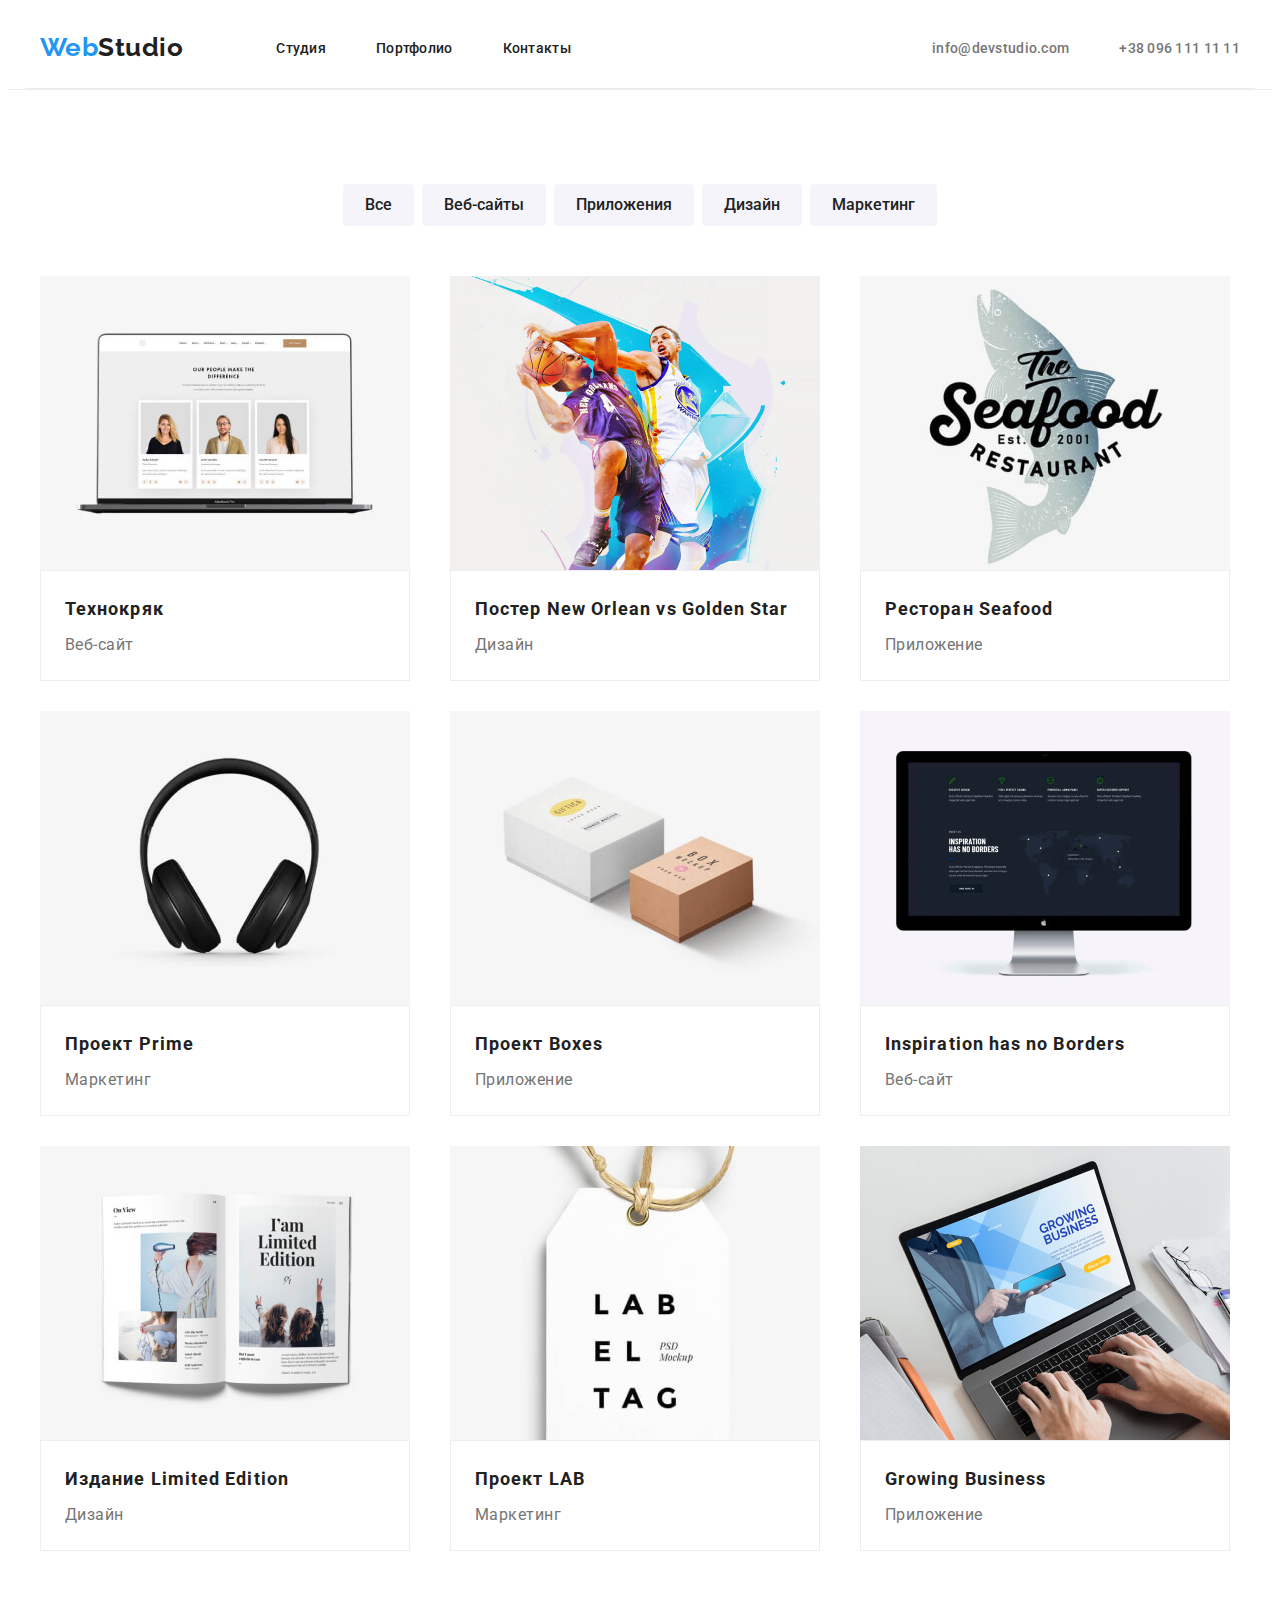
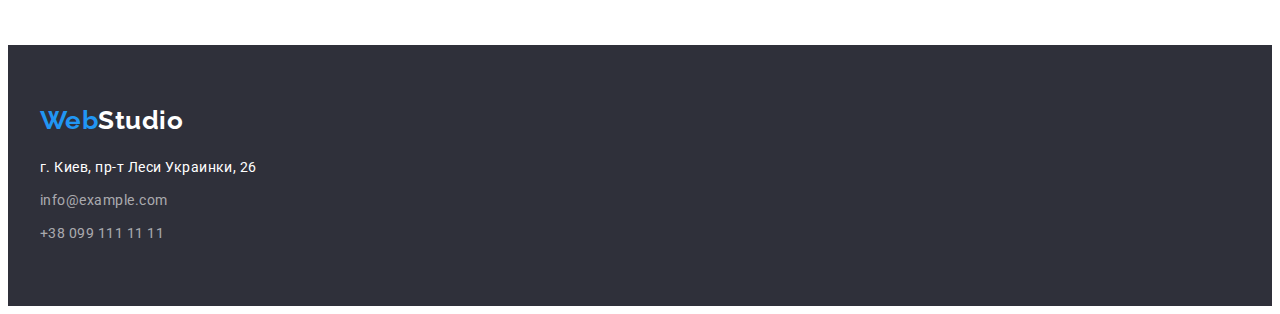
==== portfolio.html @ 4dd1dd42 "Добавляет спрайты" ====
<!DOCTYPE html>
<html lang="ru">

<head>
    <meta charset="UTF-8">
    <meta http-equiv="X-UA-Compatible" content="IE=edge">
    <meta name="viewport" content="width=device-width, initial-scale=1.0">
    <title>Document</title>
    <link
        href="https://fonts.googleapis.com/css2?family=Raleway:wght@700&family=Roboto:wght@400;500;700;900&display=swap"
        rel="stylesheet">
    <link rel="stylesheet" href="https://cdnjs.cloudflare.com/ajax/libs/modern-normalize/1.1.0/modern-normalize.min.css"
        integrity="sha512-wpPYUAdjBVSE4KJnH1VR1HeZfpl1ub8YT/NKx4PuQ5NmX2tKuGu6U/JRp5y+Y8XG2tV+wKQpNHVUX03MfMFn9Q=="
        crossorigin="anonymous" referrerpolicy="no-referrer" />
    <link rel="stylesheet" href="./css/styles.css">

</head>

<body class="page">
    <!-- Шапка -->
    <header class="head">
        <div class="container head">
            <nav class="navigation">
                <a href="./index.html" class="logo"><span class="logo-text">Web</span>Studio</a>
                <ul class="site-nav">
                    <li class="nav-item"><a href="./index.html" class="nav-link">Студия</a></li>
                    <li class="nav-item"><a href="./portfolio.html" class="nav-link">Портфолио</a></li>
                    <li class="nav-item"><a href="" class="nav-link">Контакты</a></li>
                </ul>
            </nav>
            <ul class="contact">
                <li class="item"><a href="mailto:info@devstudio.com" class="contact-link">info@devstudio.com</a></li>
                <li class="item"><a href="tel:380961111111" class="contact-link">+38 096 111 11 11</a></li>
            </ul>
        </div>
    </header>
    <!-- Мейн -->
    <main>
        <!-- Галерея -->
        <section class="section galery">
            <div class="container">
                <h1 class="title-link"> Наши работы</h1>
                <ul class="button-list">
                    <li class="button-paragraph"><button type="button" class="button-item">Все</button></li>
                    <li class="button-paragraph"><button type="button" class="button-item">Веб-сайты</button></li>
                    <li class="button-paragraph"><button type="button" class="button-item">Приложения</button></li>
                    <li class="button-paragraph"><button type="button" class="button-item">Дизайн</button></li>
                    <li class="button-paragraph"><button type="button" class="button-item">Маркетинг</button></li>
                </ul>
                <ul class="galery-list">
                    <li class="galery-paragraph"><a href="" class="galery-link"><img
                                src="./imeges/portfolio/tehkrack.jpg" alt="ноутбук с фотографиями">
                            <div class="galery-border">
                                <h2 class="galery-title">Технокряк</h2>
                                <p class="galery-item">Веб-сайт</p>
                            </div>
                        </a>
                    </li>
                    <li class="galery-paragraph"><a href="" class="galery-link"><img
                                src="./imeges/portfolio/postervs.jpg" alt="играющие баскетболисты">
                            <div class="galery-border">
                                <h2 class="galery-title">Постер New Orlean vs Golden Star</h2>
                                <p class="galery-item">Дизайн</p>
                            </div>
                        </a>
                    </li>
                    <li class="galery-paragraph"><a href="" class="galery-link"><img
                                src="./imeges/portfolio/restaurant.jpg" alt="рыба">
                            <div class="galery-border">
                                <h2 class="galery-title">Ресторан Seafood</h2>
                                <p class="galery-item">Приложение</p>
                            </div>
                        </a>
                    </li>
                    <li class="galery-paragraph"><a href="" class="galery-link"><img
                                src="./imeges/portfolio/project-prime.jpg" alt="наушники">
                            <div class="galery-border">
                                <h2 class="galery-title">Проект Prime</h2>
                                <p class="galery-item">Маркетинг</p>
                            </div>
                        </a>
                    </li>
                    <li class="galery-paragraph"><a href="" class="galery-link"><img
                                src="./imeges/portfolio/project-boxes.jpg" alt="коробки">
                            <div class="galery-border">
                                <h2 class="galery-title">Проект Boxes</h2>
                                <p class="galery-item">Приложение</p>
                            </div>
                        </a>
                    </li>
                    <li class="galery-paragraph"><a href="" class="galery-link"><img src="./imeges/portfolio/border.jpg"
                                alt="карта с кординатами">
                            <div class="galery-border">
                                <h2 class="galery-title">Inspiration has no Borders</h2>
                                <p class="galery-item">Веб-сайт</p>
                            </div>
                        </a>
                    </li>
                    <li class="galery-paragraph"><a href="" class="galery-link"><img
                                src="./imeges/portfolio/edition.jpg" alt="открытая книга">
                            <div class="galery-border">
                                <h2 class="galery-title">Издание Limited Edition</h2>
                                <p class="galery-item">Дизайн</p>
                            </div>
                        </a>
                    </li>
                    <li class="galery-paragraph"><a href="" class="galery-link"><img
                                src="./imeges/portfolio/project-lab.jpg" alt="бирка с описанием">
                            <div class="galery-border">
                                <h2 class="galery-title">Проект LAB</h2>
                                <p class="galery-item">Маркетинг</p>
                            </div>
                        </a>
                    </li>
                    <li class="galery-paragraph"><a href="" class="galery-link"><img
                                src="./imeges/portfolio/bussines.jpg" alt="ноутбук с открытой страницей">
                            <div class="galery-border">
                                <h2 class="galery-title">Growing Business</h2>
                                <p class="galery-item">Приложение</p>
                            </div>
                        </a>
                    </li>
                </ul>
            </div>
        </section>
    </main>
        <!-- Футер -->
        <footer class="footer">
            <div class="container footer-container">
                <a href="./index.html" class="logo-footer"><span class="logo-text">
                        Web</span>Studio
                </a>
                <address>
                    <ul class="address-list">
                        <li><a href="https://bit.ly/3pXMvUd" class="address" target="_blank"
                                rel="noopener noreferrer">г.
                                Киев, пр-т
                                Леси Украинки, 26</a>
                        </li>
                        <li>
                            <a href="mailto:info@example.com" class="contact-footer">info@example.com</a>
                        </li>
                        <li>
                            <a href="tel:+380991111111" class="contact-footer">+38 099 111 11 11</a>
                        </li>
                    </ul>
                </address>
            </div>
        </footer>
    
</body>

</html>
---- css/styles.css ----
:root {
    --body-text-color: #212121;
    --primery-text-color: #757575;
    --main-background-color: #FFFFFF;
    --second-background-color: #F5F4FA;
    --dark-background-color: #2F303A;
    --akcent-text-color: #2196F3;
    --stylistic-color: rgba(255, 255, 255, 0.6);
    --interactive-bg-color: #188CE8;
    --border-line-color: #ECECEC;
    --shadow-box-color: rgba(0, 0, 0, 0.15);
    --border-color: #EEEEEE;
}

/* цвет основного текста черный #212121 */
/* цвет вторичного текста серый  #757575 */
/* цвет фона вторичный #F5F4FA */
/* белый цвет фона #FFFFFF */
/* цвет акцента синий #2196F3 */
/* основгой цвет фона #E5E5E5 */

/* страница */
.page {

    color: var(--main-background-color);
    color: var(--primery-text-color);
    font-family: roboto, sans-serif;
    letter-spacing: 0.03em;
}

/* контейнер */
.container {
    width: 1200px;
    margin-left: auto;
    margin-right: auto;
    padding-left: 15px;
    padding-right: 15px;
}

/* секции */
.section {
    margin-top: 94px;
    margin-bottom: 94px;
}

ul {
    padding-inline-start: 0;
}
img{
    display: block;
}

.head {
    border-bottom: 1px solid var(--border-line-color);
    display: flex;
    align-items: center;
}


/* лого */
.logo,
.logo:focus {
    color: var(--body-text-color);
    text-decoration-line: none;
    font-family: Raleway;
    font-weight: 700;
    font-size: 26px;
    line-height: 1.2;
}

.logo-text {
    color: var(--akcent-text-color);
    font-family: Raleway, sans-serif;
    font-weight: 700;
    font-size: 26px;
    line-height: 1.2;
}

.logo {
    display: inline-block;
    padding-top: 24px;
    padding-bottom: 25px;
    margin-right: 93px;
}

/* сайт навигация */
.site-nav {
    display: inline-flex;
    justify-content: space-evenly;
    list-style: none;
    margin: 0;

}

.navigation {
    display: flex;
    align-items: center;
}

.nav-link {
    display: block;
    padding-bottom: 32px;
    padding-top: 32px;

    color: var(--body-text-color);
    text-decoration: none;
    font-weight: 500;
    font-size: 14px;
    line-height: 1.15;
    letter-spacing: 0.02em;
}

.navigation .nav-item+.nav-item {
    margin-left: 50px;
}

.nav-link:hover,
.nav-link:focus {
    color: var(--akcent-text-color);
}

/* контакты */
.contact {
    display: flex;
    align-items: center;
    list-style: none;
    margin: 0;
    margin-left: auto;
    padding: 0;
}
.contact-icon{
    margin: 0;
    padding: 0;
    height: 12px;
    width: 16px;

    color: var(--primery-text-color);
}
.contact-icon:hover,
.contact-icon:focus{
    color: var(--akcent-text-color);
}

.contact-link {
    display: block;
    padding-bottom: 32px;
    padding-top: 32px;

    color: var(--primery-text-color);
    text-decoration: none;
    font-weight: 500;
    font-size: 14px;
    line-height: 1.15;
    letter-spacing: 0.02em;
}

.contact .item+.item {
    margin-left: 50px;
}

.contact-link:hover,
.contact-link:focus {
    color: var(--akcent-text-color);
}


/* герой */

.hero {
    background: var(--dark-background-color);
    margin: 0;
    text-align: center;
    padding-top: 200px;
    padding-bottom: 200px;

}

.hero-title {
    margin: 0;
    margin-bottom: 30px;


    color: var(--main-background-color);
    font-weight: 900;
    font-size: 44px;
    line-height: 1.4;
    text-align: center;
    letter-spacing: 0.06em;
    text-transform: uppercase;

}

.hero-button {
    border-radius: 4px;
    min-width: 200px;
    height: 50px;
    border-radius: 4px;
    min-width: 200px;
    height: 50px;
    padding: 10px 22px;

    background: var(--akcent-text-color);
    color: var(--main-background-color);
    cursor: pointer;
    font-weight: 700;
    font-size: 16px;
    letter-spacing: 0.06em;

}

.hero-button:hover,
.hero-button:focus {
    background: var(--interactive-bg-color);
}

/* описание */
.description{
    margin: 0;
    padding-top: 94px;
}
.description-list {
    display: flex;
    list-style: none;
    margin: 0px;
}

.description-title {
    margin:0;
    margin-bottom: 10px;

    color: var(--body-text-color);
    font-weight: 700;
    font-size: 14px;
    line-height: 1.1;
    text-transform: uppercase;

}

.description-item {
    margin: 0;

    font-size: 14px;
    line-height: 1.7;

}

.description-list .description-paragraph+.description-paragraph {
    margin-left: 30px;
}


/* занятие */
.lessons {
    margin: 0;
    padding-top: 94px;
    padding-bottom: 94px;
}

.lessons-title {
    text-align: center;
    margin: 0;
    margin-bottom: 50px;

    color: var(--body-text-color);
    font-weight: 700;
    font-size: 36px;
    line-height: 1.2;


}

.lessons-list {
    list-style: none;
    display: flex;
    margin: 0;
}

.lessons-list li {
    margin-right: 30px;
    width: calc((100% - 60px) / 3);
}

/* команда */
.team {
    background: var(--second-background-color);
    margin: 0;
    padding-top: 94px;
    padding-bottom: 94px;
}

.team-title {
    margin: 0;
    margin-bottom: 50px;
    

    color: var(--body-text-color);
    font-weight: 700;
    font-size: 36px;
    line-height: 1.19;
    text-align: center;

}

.team-list {
    list-style: none;
    margin: 0;
    display: flex;
    align-content: center;
}

.team-list .team-item+.team-item {
    margin-left: 30px;
}
.team-border{
    padding: 0;
    margin: 0;
    padding-top: 30px;
    padding-bottom: 30px;
    box-shadow: 0px 1px 3px rgba(0, 0, 0, 0.12), 0px 1px 1px rgba(0, 0, 0, 0.14), 0px 2px 1px rgba(0, 0, 0, 0.2);
    border-radius: 0px 0px 4px 4px;
    border-top: none;
}

.team-name {
    margin: 0;
    
    margin-bottom: 10px;
    text-align: center;

    color: var(--body-text-color);
    font-style: normal;
    font-weight: 500;
    font-size: 16px;
    line-height: 1.19;
    letter-spacing: 0.03em;

}

.team-position {
    margin: 0;
    
    text-align: center;

    color: var(--primery-text-color);
    font-weight: 400;
    font-size: 16px;
    line-height: 1.19;

}


/* футер */
.footer {
    padding-top: 60px;
    padding-bottom: 60px;

    background: var(--dark-background-color);   
}

.logo-footer {
    display: inline-block;

    text-decoration-line: none;
    color: var(--main-background-color);
    font-family: Raleway;
    font-style: normal;
    font-weight: 700;
    font-size: 26px;
    line-height: 1.2;

}

.address-list {
    margin: 0px;

    list-style: none;

}

.address {
    margin-top: 20px;
    display: inline-block;

    text-decoration-line: none;
    color: var(--main-background-color);
    font-family: 'Roboto';
    font-style: normal;
    font-size: 14px;
    line-height: 1.71;
}

.address:hover,
.address:focus {
    color: var(--akcent-text-color);
}

.contact-footer {
    display: inline-block;
    margin-top: 9px;

    text-decoration-line: none;
    font-family: 'Roboto';
    font-style: normal;
    font-weight: 400;
    color: var(--stylistic-color);
    font-size: 14px;
    line-height: 1.71;

}

.contact-footer:hover,
.contact-footer:focus {
    color: var(--akcent-text-color);

}

/* портфолио */
.title-link {
    margin: 0;
    margin: -1px;
    padding: 0;
    white-space: nowrap;

    position: absolute;
    width: 1px;
    height: 1px;
    overflow: hidden;
    border: 0;

    clip: rect(0 0 0 0);
    clip-path: inset(50%);
}
.button-list {
    display: flex;
    justify-content: center;
    margin: 0;
    padding-top: 0;
    margin-bottom: 50px;

    list-style: none;

}

.button-item {
    text-align: center;
    padding: 8px 22px;


    background: var(--second-background-color);
    color: var(--body-text-color);
    cursor: pointer;
    border: none;
    font-family: 'Roboto';
    font-style: normal;
    font-weight: 500;
    font-size: 16px;
    line-height: 1.6;
    border-radius: 4px;
}

.button-list .button-paragraph+.button-paragraph {
    margin-left: 8px;
}

.button-item:hover,
.button-item:focus {
    background: var(--akcent-text-color);
    color: var(--main-background-color);
    box-shadow: 0px 3px 1px rgba(0, 0, 0, 0.1), 0px 1px 2px rgba(0, 0, 0, 0.08), 0px 2px 2px rgba(0, 0, 0, 0.12);
}

/* галерея */
.galery{
    margin: 0;
    padding-top: 94px;
    padding-bottom: 94px;
}
.galery-list {
    display: flex;
    flex-wrap: wrap;
    margin: 0;

    list-style: none;
}
.galery-border {
    margin: 0;
    padding-left: 24px;
    padding-top: 20px;
    padding-bottom: 20px;

    border: 1px solid var(--border-color);
}

.galery-paragraph {
    width: calc((100% - 60px) / 3);
    margin: 0;
    margin-right: 30px;
}
.galery-paragraph:nth-last-child( n+4 ){
    margin-bottom: 30px;
}


.galery-list :nth-child(3n) {
    margin-right: 0;

}

.galery-list p {
    margin: 0;
    margin-top: 4px;
     line-height: 1.81;
}

.galery-link {
    display: inline-block;
    margin: 0;

    text-decoration-line: none;
    color: var(--primery-text-color);
    
}

.galery-title {
    margin: 0;

    text-decoration-line: none;
    color: var(--body-text-color);
    font-weight: 700;
    font-size: 18px;
    line-height: 2;
    letter-spacing: 0.06em;
}
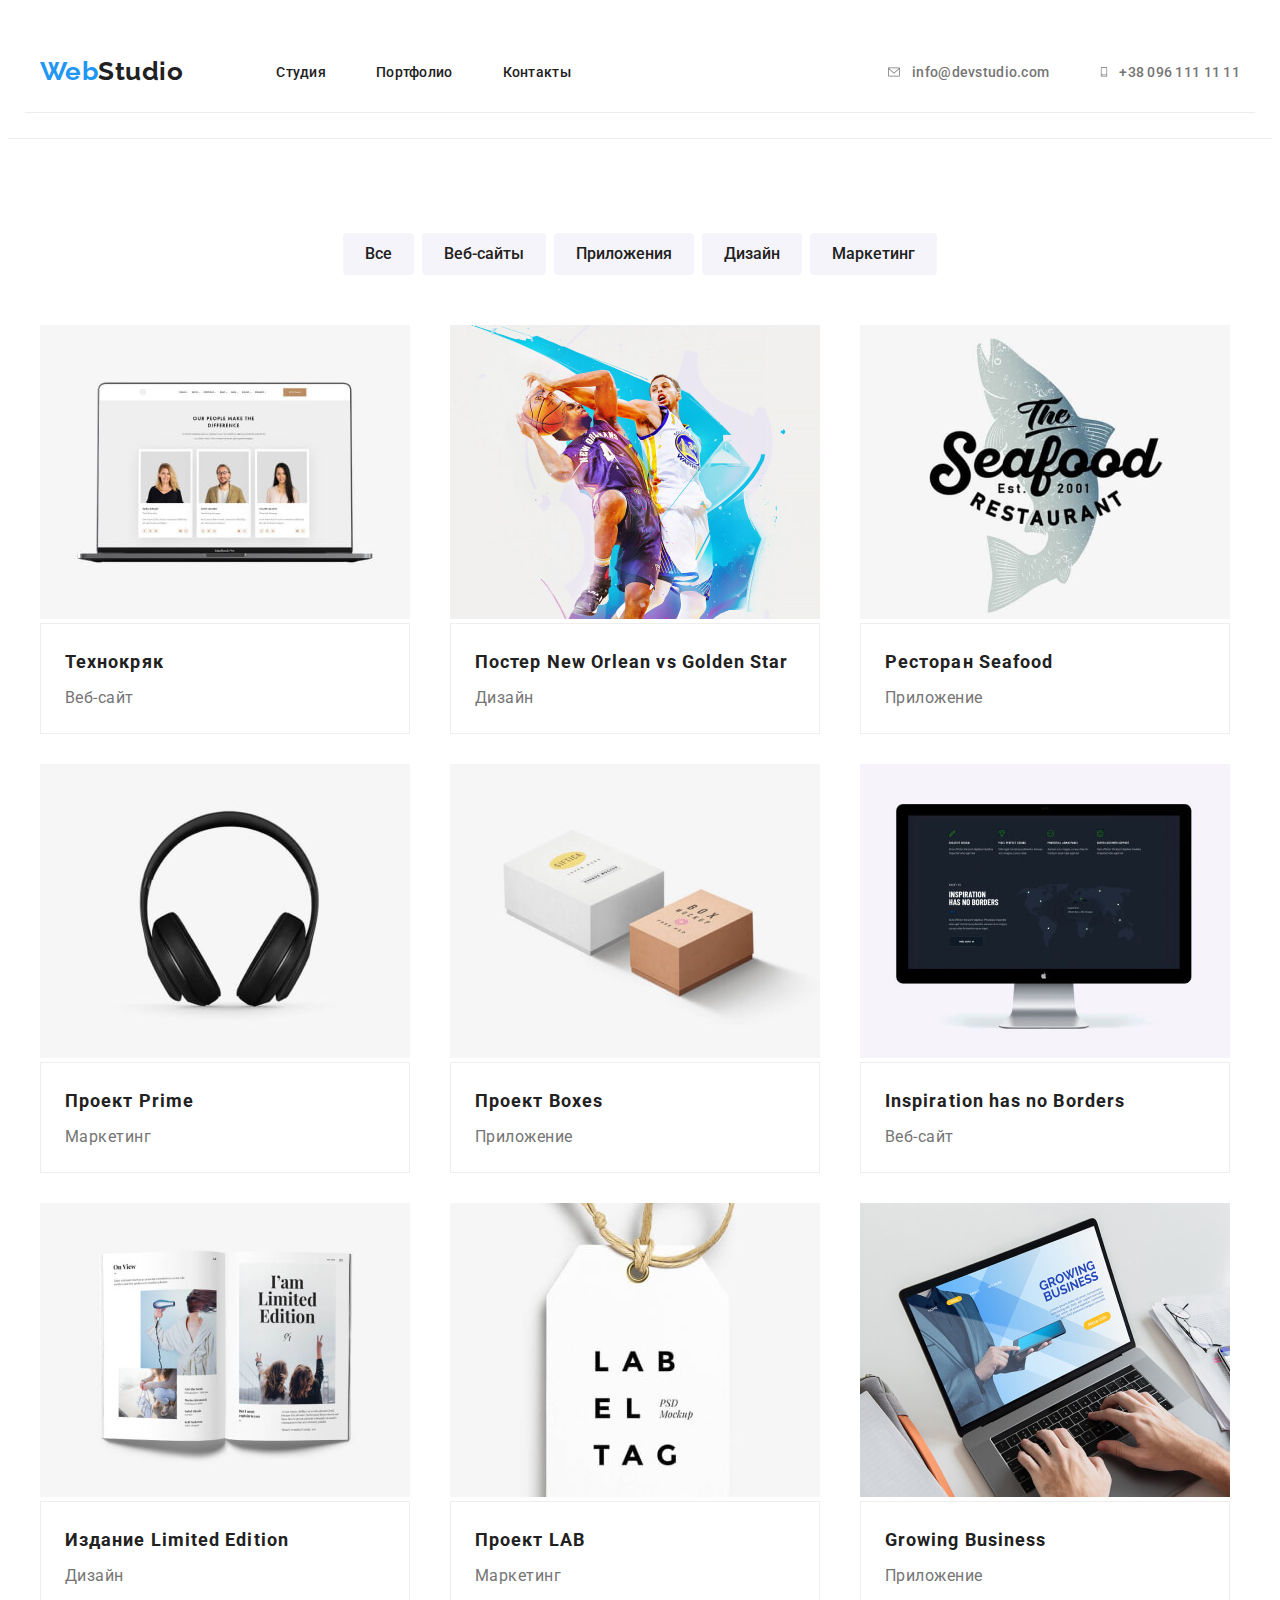
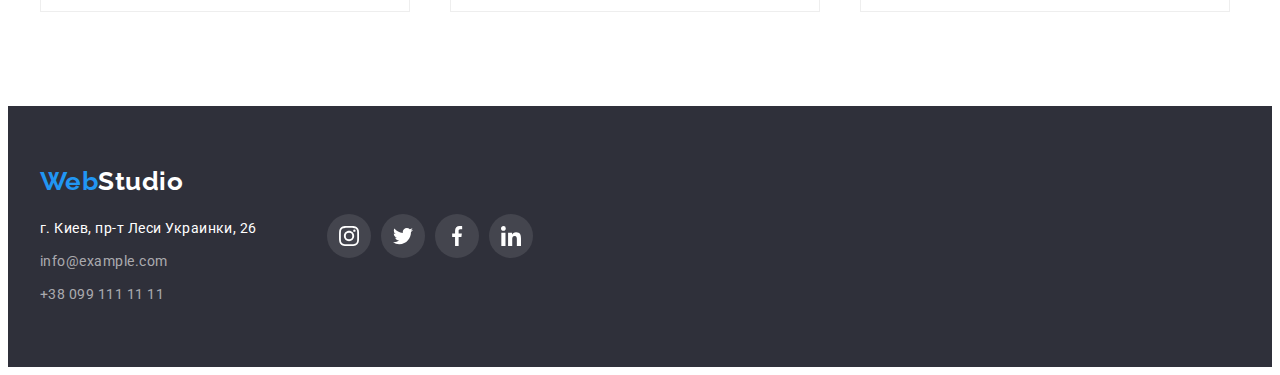
==== commit 9687e0e6: "Добавляет иконки и ссылки" ====
--- a/portfolio.html
+++ b/portfolio.html
@@ -29,8 +29,14 @@
                 </ul>
             </nav>
             <ul class="contact">
-                <li class="item"><a href="mailto:info@devstudio.com" class="contact-link">info@devstudio.com</a></li>
-                <li class="item"><a href="tel:380961111111" class="contact-link">+38 096 111 11 11</a></li>
+                <li class="item"><a href="mailto:info@devstudio.com" class="contact-link"><svg class="contact-icon" height="12" width="16">
+                    <use href="./imeges/svg_sprite/symbol-defs.svg#icon-envelope">
+                    </use>
+                </svg>info@devstudio.com</a></li>
+                <li class="item"><a href="tel:380961111111" class="contact-link"><svg class="contact-icon" width="10" height="16">
+                    <use href="./imeges/svg_sprite/symbol-defs.svg#icon-smartphone">
+                    </use>
+                </svg>+38 096 111 11 11</a></li>
             </ul>
         </div>
     </header>
@@ -127,6 +133,7 @@
         <!-- Футер -->
         <footer class="footer">
             <div class="container footer-container">
+                <div>
                 <a href="./index.html" class="logo-footer"><span class="logo-text">
                         Web</span>Studio
                 </a>
@@ -146,6 +153,31 @@
                     </ul>
                 </address>
             </div>
+            <div class="social-footer">
+                <a href="" class="footer-social-link"><svg class="icon-footer" width="20" height="20">
+                <use href="./imeges/svg_sprite/symbol-defs.svg#icon-instagram">
+             </use>
+            </svg>
+            </a>
+        <a href="" class="footer-social-link"><svg class="icon-footer" width="20" height="20">
+            <use href="./imeges/svg_sprite/symbol-defs.svg#icon-twitter">
+         </use>
+        </svg>
+        </a>
+    
+    <a href="" class="footer-social-link"><svg class="icon-footer" width="20" height="20">
+        <use href="./imeges/svg_sprite/symbol-defs.svg#icon-facebook">
+     </use>
+    </svg>
+    </a>
+<a href="" class="footer-social-link"><svg class="icon-footer" width="20" height="20">
+    <use href="./imeges/svg_sprite/symbol-defs.svg#icon-linkedin">
+ </use>
+</svg>
+</a>
+</div>
+            </div>
+            
         </footer>
     
 </body>
--- a/css/styles.css
+++ b/css/styles.css
@@ -10,6 +10,7 @@
     --border-line-color: #ECECEC;
     --shadow-box-color: rgba(0, 0, 0, 0.15);
     --border-color: #EEEEEE;
+    --statick-social-color:#AFB1B8;
 }
 
 /* цвет основного текста черный #212121 */
@@ -47,13 +48,15 @@
     padding-inline-start: 0;
 }
 img{
-    display: block;
+    display:inline-block;
 }
 
 .head {
     border-bottom: 1px solid var(--border-line-color);
     display: flex;
     align-items: center;
+    padding-top: 24px;
+    padding-bottom: 25px;
 }
 
 
@@ -78,8 +81,6 @@
 
 .logo {
     display: inline-block;
-    padding-top: 24px;
-    padding-bottom: 25px;
     margin-right: 93px;
 }
 
@@ -99,9 +100,7 @@
 
 .nav-link {
     display: block;
-    padding-bottom: 32px;
-    padding-top: 32px;
-
+   
     color: var(--body-text-color);
     text-decoration: none;
     font-weight: 500;
@@ -131,22 +130,14 @@
 .contact-icon{
     margin: 0;
     padding: 0;
-    height: 12px;
-    width: 16px;
+    margin-right:10px; 
+}
+.contact-link {
+    display:flex; 
+    align-items: center;
 
     color: var(--primery-text-color);
-}
-.contact-icon:hover,
-.contact-icon:focus{
-    color: var(--akcent-text-color);
-}
-
-.contact-link {
-    display: block;
-    padding-bottom: 32px;
-    padding-top: 32px;
-
-    color: var(--primery-text-color);
+    fill: var(--primery-text-color);
     text-decoration: none;
     font-weight: 500;
     font-size: 14px;
@@ -161,20 +152,28 @@
 .contact-link:hover,
 .contact-link:focus {
     color: var(--akcent-text-color);
+    fill:var(--akcent-text-color);
+    
 }
 
 
 /* герой */
 
 .hero {
-    background: var(--dark-background-color);
-    margin: 0;
     text-align: center;
+    margin: 0;
     padding-top: 200px;
     padding-bottom: 200px;
-
-}
-
+    max-width: 1600px;
+    margin-left: auto;
+    margin-right: auto;
+
+    background: var(--dark-background-color);
+    background: linear-gradient(rgba(47, 48, 58, 0.4),rgba(47, 48, 58, 0.4)),url(../imeges/index/bg-image.jpg);
+   background-size: 1600px 600px;
+   background-repeat: no-repeat;
+   background-position: 50% 50%;
+}
 .hero-title {
     margin: 0;
     margin-bottom: 30px;
@@ -223,6 +222,25 @@
     list-style: none;
     margin: 0px;
 }
+.description-block {
+    display: flex;
+    margin: 0;
+    padding: 0;
+    margin-bottom: 30px;
+    width: 270px;
+    height: 120px;
+    justify-content: center;
+    align-items: center;
+
+    background: var(--second-background-color);
+    border-radius: 4px;
+}
+.description-icon{
+    margin: 0;
+    padding: 0;
+    height: 70px;
+    width: 70px; 
+}
 
 .description-title {
     margin:0;
@@ -323,7 +341,6 @@
 
 .team-name {
     margin: 0;
-    
     margin-bottom: 10px;
     text-align: center;
 
@@ -338,17 +355,90 @@
 
 .team-position {
     margin: 0;
-    
     text-align: center;
 
     color: var(--primery-text-color);
     font-weight: 400;
     font-size: 16px;
     line-height: 1.19;
-
-}
-
-
+}
+.team-social-list{
+    display: flex;
+    justify-content: center;
+    margin: 0;
+    padding: 0;
+    list-style:none;
+    margin-top: 16px;
+}
+.team-social-item:not(:last-child){
+    margin-right: 10px;
+}
+.team-social-link{
+    display: flex;
+    justify-content: center;
+    align-items: center;
+    padding: 0;
+    margin: 0;
+    width: 44px;
+    height: 44px; 
+    border-radius: 50%;
+    fill: var(--statick-social-color);
+}
+.team-social-link:hover,
+.team-social-link:focus{
+    fill:var(--main-background-color);
+    background-color: var(--akcent-text-color); 
+}
+/* Клиенты */
+.client{
+    margin: 0;
+    padding: 0;
+    padding-top: 94px;
+    padding-bottom: 94px;
+}
+.client-list{
+    display: flex;
+    justify-content: center;
+   
+    margin: 0;
+    padding: 0;
+
+    list-style: none;  
+}
+
+.client-title{
+    margin: 0;
+    padding: 0;
+    margin-bottom: 50px;
+
+font-style: normal;
+font-weight: 700;
+font-size: 36px;
+line-height: 42px;
+text-align: center;
+
+color: var(--body-text-color);
+}
+.client-item:not(:last-child){
+    margin-right: 30px;
+}
+.client-link{
+    display: flex;
+    justify-content: center;
+    align-items: center;
+
+    width: 170px;
+    height: 92px;
+    
+    border: 1px solid var(--statick-social-color);
+    border-radius: 4px;
+    fill: var(--statick-social-color);   
+}
+.client-link:hover,
+.client-link:focus{
+    fill: var(--akcent-text-color);
+    border: 1px solid var(--akcent-text-color);
+}
 /* футер */
 .footer {
     padding-top: 60px;
@@ -356,6 +446,9 @@
 
     background: var(--dark-background-color);   
 }
+.footer-container{
+    display: flex;
+}
 
 .logo-footer {
     display: inline-block;
@@ -372,9 +465,10 @@
 
 .address-list {
     margin: 0px;
-
-    list-style: none;
-
+    list-style: none;
+}
+.contact-item{
+    display: flex;
 }
 
 .address {
@@ -412,6 +506,34 @@
 .contact-footer:focus {
     color: var(--akcent-text-color);
 
+}
+
+.social-footer{
+    display: flex;
+    align-items: center; 
+    margin: 0;
+    padding: 0;
+    margin-left: 70px;
+}
+.footer-social-link{
+    display: flex;
+    justify-content: center;
+    align-items: center;
+
+    fill: var(--main-background-color);
+    background-color: rgba(255, 255, 255, 0.1);
+    color: var(--main-background-color);
+    height: 44px;
+    width: 44px;
+    border-radius: 50%;
+
+}
+.footer-social-link:hover,
+.footer-social-link:focus{
+    background-color:var(--akcent-text-color);
+}
+.footer-social-link:not(:last-child){
+    margin-right: 10px;
 }
 
 /* портфолио */
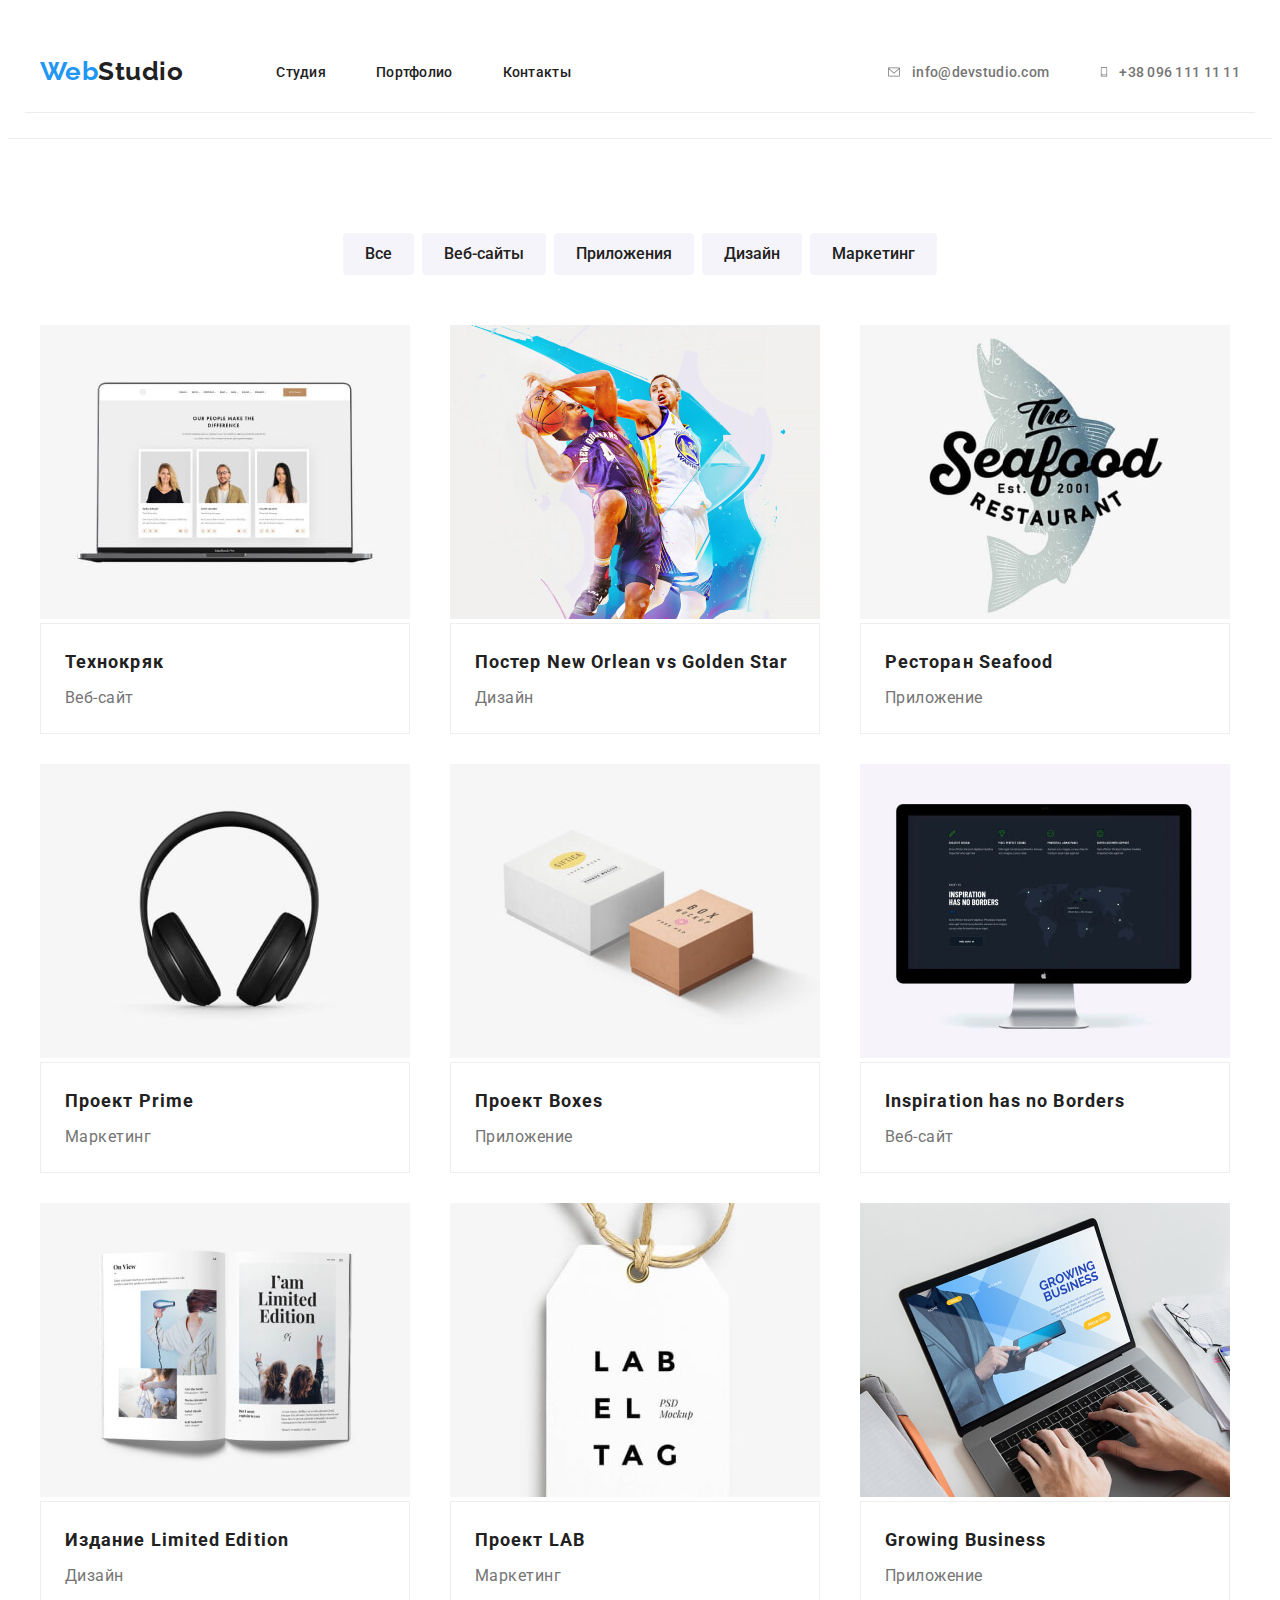
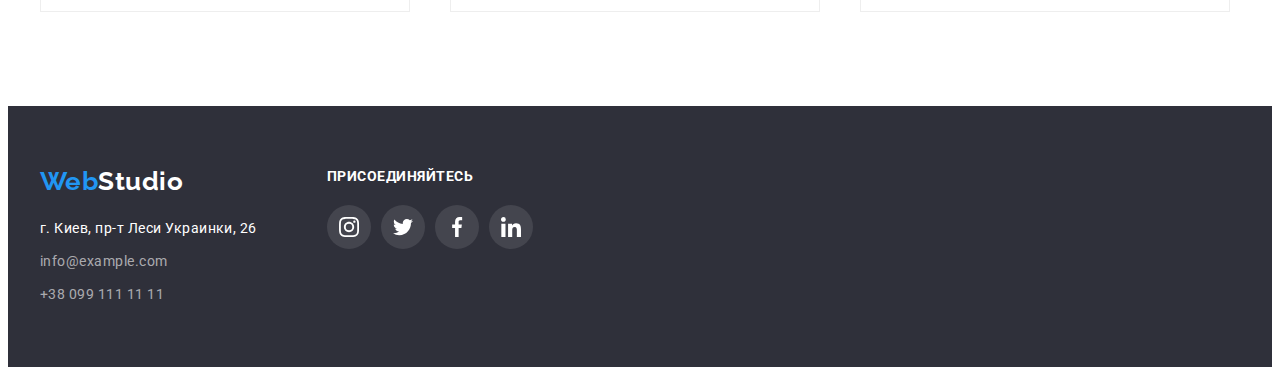
==== commit d4f3c854: "Добавляет текст" ====
--- a/portfolio.html
+++ b/portfolio.html
@@ -29,14 +29,16 @@
                 </ul>
             </nav>
             <ul class="contact">
-                <li class="item"><a href="mailto:info@devstudio.com" class="contact-link"><svg class="contact-icon" height="12" width="16">
-                    <use href="./imeges/svg_sprite/symbol-defs.svg#icon-envelope">
-                    </use>
-                </svg>info@devstudio.com</a></li>
-                <li class="item"><a href="tel:380961111111" class="contact-link"><svg class="contact-icon" width="10" height="16">
-                    <use href="./imeges/svg_sprite/symbol-defs.svg#icon-smartphone">
-                    </use>
-                </svg>+38 096 111 11 11</a></li>
+                <li class="item"><a href="mailto:info@devstudio.com" class="contact-link"><svg class="contact-icon"
+                            height="12" width="16">
+                            <use href="./imeges/svg_sprite/symbol-defs.svg#icon-envelope">
+                            </use>
+                        </svg>info@devstudio.com</a></li>
+                <li class="item"><a href="tel:380961111111" class="contact-link"><svg class="contact-icon" width="10"
+                            height="16">
+                            <use href="./imeges/svg_sprite/symbol-defs.svg#icon-smartphone">
+                            </use>
+                        </svg>+38 096 111 11 11</a></li>
             </ul>
         </div>
     </header>
@@ -130,10 +132,10 @@
             </div>
         </section>
     </main>
-        <!-- Футер -->
-        <footer class="footer">
-            <div class="container footer-container">
-                <div>
+    <!-- Футер -->
+    <footer class="footer">
+        <div class="container footer-container">
+            <div>
                 <a href="./index.html" class="logo-footer"><span class="logo-text">
                         Web</span>Studio
                 </a>
@@ -152,34 +154,44 @@
                         </li>
                     </ul>
                 </address>
-            </div>
+            </div> 
             <div class="social-footer">
-                <a href="" class="footer-social-link"><svg class="icon-footer" width="20" height="20">
-                <use href="./imeges/svg_sprite/symbol-defs.svg#icon-instagram">
-             </use>
-            </svg>
-            </a>
-        <a href="" class="footer-social-link"><svg class="icon-footer" width="20" height="20">
-            <use href="./imeges/svg_sprite/symbol-defs.svg#icon-twitter">
-         </use>
-        </svg>
-        </a>
-    
-    <a href="" class="footer-social-link"><svg class="icon-footer" width="20" height="20">
-        <use href="./imeges/svg_sprite/symbol-defs.svg#icon-facebook">
-     </use>
-    </svg>
-    </a>
-<a href="" class="footer-social-link"><svg class="icon-footer" width="20" height="20">
-    <use href="./imeges/svg_sprite/symbol-defs.svg#icon-linkedin">
- </use>
-</svg>
-</a>
-</div>
+                <strong class="social-text">присоединяйтесь</strong>
+                <ul class="social-list">
+                <li class="social-item">
+                    <a href="" class="footer-social-link"><svg class="icon-footer" width="20" height="20">
+                        <use href="./imeges/svg_sprite/symbol-defs.svg#icon-instagram">
+                        </use>
+                    </svg>
+                </a>
+            </li>
+
+                <li class="social-item">
+                    <a href="" class="footer-social-link"><svg class="icon-footer" width="20" height="20">
+                        <use href="./imeges/svg_sprite/symbol-defs.svg#icon-twitter">
+                        </use>
+                    </svg>
+                </a>
+            </li>
+
+                <li class="social-item"><a href="" class="footer-social-link"><svg class="icon-footer" width="20" height="20">
+                        <use href="./imeges/svg_sprite/symbol-defs.svg#icon-facebook">
+                        </use>
+                    </svg>
+                </a>
+            </li>
+                <li class="social-item">
+                    <a href="" class="footer-social-link"><svg class="icon-footer" width="20" height="20">
+                        <use href="./imeges/svg_sprite/symbol-defs.svg#icon-linkedin">
+                        </use>
+                    </svg>
+                </a>
+            </li>
+                </ul>
             </div>
             
-        </footer>
-    
+        </div>
+    </footer>
 </body>
 
 </html>--- a/css/styles.css
+++ b/css/styles.css
@@ -1,16 +1,16 @@
 :root {
-    --body-text-color: #212121;
-    --primery-text-color: #757575;
-    --main-background-color: #FFFFFF;
-    --second-background-color: #F5F4FA;
-    --dark-background-color: #2F303A;
-    --akcent-text-color: #2196F3;
-    --stylistic-color: rgba(255, 255, 255, 0.6);
-    --interactive-bg-color: #188CE8;
-    --border-line-color: #ECECEC;
-    --shadow-box-color: rgba(0, 0, 0, 0.15);
-    --border-color: #EEEEEE;
-    --statick-social-color:#AFB1B8;
+  --body-text-color: #212121;
+  --primery-text-color: #757575;
+  --main-background-color: #ffffff;
+  --second-background-color: #f5f4fa;
+  --dark-background-color: #2f303a;
+  --akcent-text-color: #2196f3;
+  --stylistic-color: rgba(255, 255, 255, 0.6);
+  --interactive-bg-color: #188ce8;
+  --border-line-color: #ececec;
+  --shadow-box-color: rgba(0, 0, 0, 0.15);
+  --border-color: #eeeeee;
+  --statick-social-color: #afb1b8;
 }
 
 /* цвет основного текста черный #212121 */
@@ -22,634 +22,631 @@
 
 /* страница */
 .page {
-
-    color: var(--main-background-color);
-    color: var(--primery-text-color);
-    font-family: roboto, sans-serif;
-    letter-spacing: 0.03em;
+  color: var(--main-background-color);
+  color: var(--primery-text-color);
+  font-family: roboto, sans-serif;
+  letter-spacing: 0.03em;
 }
 
 /* контейнер */
 .container {
-    width: 1200px;
-    margin-left: auto;
-    margin-right: auto;
-    padding-left: 15px;
-    padding-right: 15px;
+  width: 1200px;
+  margin-left: auto;
+  margin-right: auto;
+  padding-left: 15px;
+  padding-right: 15px;
 }
 
 /* секции */
 .section {
-    margin-top: 94px;
-    margin-bottom: 94px;
+  margin-top: 94px;
+  margin-bottom: 94px;
 }
 
 ul {
-    padding-inline-start: 0;
-}
-img{
-    display:inline-block;
+  padding-inline-start: 0;
+}
+img {
+  display: inline-block;
 }
 
 .head {
-    border-bottom: 1px solid var(--border-line-color);
-    display: flex;
-    align-items: center;
-    padding-top: 24px;
-    padding-bottom: 25px;
-}
-
+  border-bottom: 1px solid var(--border-line-color);
+  display: flex;
+  align-items: center;
+  padding-top: 24px;
+  padding-bottom: 25px;
+}
 
 /* лого */
 .logo,
 .logo:focus {
-    color: var(--body-text-color);
-    text-decoration-line: none;
-    font-family: Raleway;
-    font-weight: 700;
-    font-size: 26px;
-    line-height: 1.2;
+  color: var(--body-text-color);
+  text-decoration-line: none;
+  font-family: Raleway;
+  font-weight: 700;
+  font-size: 26px;
+  line-height: 1.2;
 }
 
 .logo-text {
-    color: var(--akcent-text-color);
-    font-family: Raleway, sans-serif;
-    font-weight: 700;
-    font-size: 26px;
-    line-height: 1.2;
+  color: var(--akcent-text-color);
+  font-family: Raleway, sans-serif;
+  font-weight: 700;
+  font-size: 26px;
+  line-height: 1.2;
 }
 
 .logo {
-    display: inline-block;
-    margin-right: 93px;
+  display: inline-block;
+  margin-right: 93px;
 }
 
 /* сайт навигация */
 .site-nav {
-    display: inline-flex;
-    justify-content: space-evenly;
-    list-style: none;
-    margin: 0;
-
+  display: inline-flex;
+  justify-content: space-evenly;
+  list-style: none;
+  margin: 0;
 }
 
 .navigation {
-    display: flex;
-    align-items: center;
+  display: flex;
+  align-items: center;
 }
 
 .nav-link {
-    display: block;
-   
-    color: var(--body-text-color);
-    text-decoration: none;
-    font-weight: 500;
-    font-size: 14px;
-    line-height: 1.15;
-    letter-spacing: 0.02em;
-}
-
-.navigation .nav-item+.nav-item {
-    margin-left: 50px;
+  display: block;
+
+  color: var(--body-text-color);
+  text-decoration: none;
+  font-weight: 500;
+  font-size: 14px;
+  line-height: 1.15;
+  letter-spacing: 0.02em;
+}
+
+.navigation .nav-item + .nav-item {
+  margin-left: 50px;
 }
 
 .nav-link:hover,
 .nav-link:focus {
-    color: var(--akcent-text-color);
+  color: var(--akcent-text-color);
 }
 
 /* контакты */
 .contact {
-    display: flex;
-    align-items: center;
-    list-style: none;
-    margin: 0;
-    margin-left: auto;
-    padding: 0;
-}
-.contact-icon{
-    margin: 0;
-    padding: 0;
-    margin-right:10px; 
+  display: flex;
+  align-items: center;
+  list-style: none;
+  margin: 0;
+  margin-left: auto;
+  padding: 0;
+}
+.contact-icon {
+  margin: 0;
+  padding: 0;
+  margin-right: 10px;
 }
 .contact-link {
-    display:flex; 
-    align-items: center;
-
-    color: var(--primery-text-color);
-    fill: var(--primery-text-color);
-    text-decoration: none;
-    font-weight: 500;
-    font-size: 14px;
-    line-height: 1.15;
-    letter-spacing: 0.02em;
-}
-
-.contact .item+.item {
-    margin-left: 50px;
+  display: flex;
+  align-items: center;
+
+  color: var(--primery-text-color);
+  fill: var(--primery-text-color);
+  text-decoration: none;
+  font-weight: 500;
+  font-size: 14px;
+  line-height: 1.15;
+  letter-spacing: 0.02em;
+}
+
+.contact .item + .item {
+  margin-left: 50px;
 }
 
 .contact-link:hover,
 .contact-link:focus {
-    color: var(--akcent-text-color);
-    fill:var(--akcent-text-color);
-    
-}
-
+  color: var(--akcent-text-color);
+  fill: var(--akcent-text-color);
+}
 
 /* герой */
 
 .hero {
-    text-align: center;
-    margin: 0;
-    padding-top: 200px;
-    padding-bottom: 200px;
-    max-width: 1600px;
-    margin-left: auto;
-    margin-right: auto;
-
-    background: var(--dark-background-color);
-    background: linear-gradient(rgba(47, 48, 58, 0.4),rgba(47, 48, 58, 0.4)),url(../imeges/index/bg-image.jpg);
-   background-size: 1600px 600px;
-   background-repeat: no-repeat;
-   background-position: 50% 50%;
+  text-align: center;
+  margin: 0;
+  padding-top: 200px;
+  padding-bottom: 200px;
+  max-width: 1600px;
+  margin-left: auto;
+  margin-right: auto;
+
+  background: var(--dark-background-color);
+  background: linear-gradient(rgba(47, 48, 58, 0.4), rgba(47, 48, 58, 0.4)),
+    url(../imeges/index/bg-image.jpg);
+  background-size: 1600px 600px;
+  background-repeat: no-repeat;
+  background-position: 50% 50%;
 }
 .hero-title {
-    margin: 0;
-    margin-bottom: 30px;
-
-
-    color: var(--main-background-color);
-    font-weight: 900;
-    font-size: 44px;
-    line-height: 1.4;
-    text-align: center;
-    letter-spacing: 0.06em;
-    text-transform: uppercase;
-
+  margin: 0;
+  margin-bottom: 30px;
+
+  color: var(--main-background-color);
+  font-weight: 900;
+  font-size: 44px;
+  line-height: 1.4;
+  text-align: center;
+  letter-spacing: 0.06em;
+  text-transform: uppercase;
 }
 
 .hero-button {
-    border-radius: 4px;
-    min-width: 200px;
-    height: 50px;
-    border-radius: 4px;
-    min-width: 200px;
-    height: 50px;
-    padding: 10px 22px;
-
-    background: var(--akcent-text-color);
-    color: var(--main-background-color);
-    cursor: pointer;
-    font-weight: 700;
-    font-size: 16px;
-    letter-spacing: 0.06em;
-
+  border-radius: 4px;
+  min-width: 200px;
+  height: 50px;
+  border-radius: 4px;
+  min-width: 200px;
+  height: 50px;
+  padding: 10px 22px;
+
+  background: var(--akcent-text-color);
+  color: var(--main-background-color);
+  cursor: pointer;
+  font-weight: 700;
+  font-size: 16px;
+  letter-spacing: 0.06em;
 }
 
 .hero-button:hover,
 .hero-button:focus {
-    background: var(--interactive-bg-color);
+  background: var(--interactive-bg-color);
 }
 
 /* описание */
-.description{
-    margin: 0;
-    padding-top: 94px;
+.description {
+  margin: 0;
+  padding-top: 94px;
 }
 .description-list {
-    display: flex;
-    list-style: none;
-    margin: 0px;
+  display: flex;
+  list-style: none;
+  margin: 0px;
 }
 .description-block {
-    display: flex;
-    margin: 0;
-    padding: 0;
-    margin-bottom: 30px;
-    width: 270px;
-    height: 120px;
-    justify-content: center;
-    align-items: center;
-
-    background: var(--second-background-color);
-    border-radius: 4px;
-}
-.description-icon{
-    margin: 0;
-    padding: 0;
-    height: 70px;
-    width: 70px; 
+  display: flex;
+  margin: 0;
+  padding: 0;
+  margin-bottom: 30px;
+  width: 270px;
+  height: 120px;
+  justify-content: center;
+  align-items: center;
+
+  background: var(--second-background-color);
+  border-radius: 4px;
+}
+.description-icon {
+  margin: 0;
+  padding: 0;
+  height: 70px;
+  width: 70px;
 }
 
 .description-title {
-    margin:0;
-    margin-bottom: 10px;
-
-    color: var(--body-text-color);
-    font-weight: 700;
-    font-size: 14px;
-    line-height: 1.1;
-    text-transform: uppercase;
-
+  margin: 0;
+  margin-bottom: 10px;
+
+  color: var(--body-text-color);
+  font-weight: 700;
+  font-size: 14px;
+  line-height: 1.1;
+  text-transform: uppercase;
 }
 
 .description-item {
-    margin: 0;
-
-    font-size: 14px;
-    line-height: 1.7;
-
-}
-
-.description-list .description-paragraph+.description-paragraph {
-    margin-left: 30px;
-}
-
+  margin: 0;
+
+  font-size: 14px;
+  line-height: 1.7;
+}
+
+.description-list .description-paragraph + .description-paragraph {
+  margin-left: 30px;
+}
 
 /* занятие */
 .lessons {
-    margin: 0;
-    padding-top: 94px;
-    padding-bottom: 94px;
+  margin: 0;
+  padding-top: 94px;
+  padding-bottom: 94px;
 }
 
 .lessons-title {
-    text-align: center;
-    margin: 0;
-    margin-bottom: 50px;
-
-    color: var(--body-text-color);
-    font-weight: 700;
-    font-size: 36px;
-    line-height: 1.2;
-
-
+  text-align: center;
+  margin: 0;
+  margin-bottom: 50px;
+
+  color: var(--body-text-color);
+  font-weight: 700;
+  font-size: 36px;
+  line-height: 1.2;
 }
 
 .lessons-list {
-    list-style: none;
-    display: flex;
-    margin: 0;
+  list-style: none;
+  display: flex;
+  margin: 0;
 }
 
 .lessons-list li {
-    margin-right: 30px;
-    width: calc((100% - 60px) / 3);
+  margin-right: 30px;
+  width: calc((100% - 60px) / 3);
 }
 
 /* команда */
 .team {
-    background: var(--second-background-color);
-    margin: 0;
-    padding-top: 94px;
-    padding-bottom: 94px;
+  background: var(--second-background-color);
+  margin: 0;
+  padding-top: 94px;
+  padding-bottom: 94px;
 }
 
 .team-title {
-    margin: 0;
-    margin-bottom: 50px;
-    
-
-    color: var(--body-text-color);
-    font-weight: 700;
-    font-size: 36px;
-    line-height: 1.19;
-    text-align: center;
-
+  margin: 0;
+  margin-bottom: 50px;
+
+  color: var(--body-text-color);
+  font-weight: 700;
+  font-size: 36px;
+  line-height: 1.19;
+  text-align: center;
 }
 
 .team-list {
-    list-style: none;
-    margin: 0;
-    display: flex;
-    align-content: center;
-}
-
-.team-list .team-item+.team-item {
-    margin-left: 30px;
-}
-.team-border{
-    padding: 0;
-    margin: 0;
-    padding-top: 30px;
-    padding-bottom: 30px;
-    box-shadow: 0px 1px 3px rgba(0, 0, 0, 0.12), 0px 1px 1px rgba(0, 0, 0, 0.14), 0px 2px 1px rgba(0, 0, 0, 0.2);
-    border-radius: 0px 0px 4px 4px;
-    border-top: none;
+  list-style: none;
+  margin: 0;
+  display: flex;
+  align-content: center;
+}
+
+.team-list .team-item + .team-item {
+  margin-left: 30px;
+}
+.team-border {
+  padding: 0;
+  margin: 0;
+  padding-top: 30px;
+  padding-bottom: 30px;
+  box-shadow: 0px 1px 3px rgba(0, 0, 0, 0.12), 0px 1px 1px rgba(0, 0, 0, 0.14),
+    0px 2px 1px rgba(0, 0, 0, 0.2);
+  border-radius: 0px 0px 4px 4px;
+  border-top: none;
 }
 
 .team-name {
-    margin: 0;
-    margin-bottom: 10px;
-    text-align: center;
-
-    color: var(--body-text-color);
-    font-style: normal;
-    font-weight: 500;
-    font-size: 16px;
-    line-height: 1.19;
-    letter-spacing: 0.03em;
-
+  margin: 0;
+  margin-bottom: 10px;
+  text-align: center;
+
+  color: var(--body-text-color);
+  font-style: normal;
+  font-weight: 500;
+  font-size: 16px;
+  line-height: 1.19;
+  letter-spacing: 0.03em;
 }
 
 .team-position {
-    margin: 0;
-    text-align: center;
-
-    color: var(--primery-text-color);
-    font-weight: 400;
-    font-size: 16px;
-    line-height: 1.19;
-}
-.team-social-list{
-    display: flex;
-    justify-content: center;
-    margin: 0;
-    padding: 0;
-    list-style:none;
-    margin-top: 16px;
-}
-.team-social-item:not(:last-child){
-    margin-right: 10px;
-}
-.team-social-link{
-    display: flex;
-    justify-content: center;
-    align-items: center;
-    padding: 0;
-    margin: 0;
-    width: 44px;
-    height: 44px; 
-    border-radius: 50%;
-    fill: var(--statick-social-color);
+  margin: 0;
+  text-align: center;
+
+  color: var(--primery-text-color);
+  font-weight: 400;
+  font-size: 16px;
+  line-height: 1.19;
+}
+.team-social-list {
+  display: flex;
+  justify-content: center;
+  margin: 0;
+  padding: 0;
+  list-style: none;
+  margin-top: 16px;
+}
+.team-social-item:not(:last-child) {
+  margin-right: 10px;
+}
+.team-social-link {
+  display: flex;
+  justify-content: center;
+  align-items: center;
+  padding: 0;
+  margin: 0;
+  width: 44px;
+  height: 44px;
+  border-radius: 50%;
+  fill: var(--statick-social-color);
 }
 .team-social-link:hover,
-.team-social-link:focus{
-    fill:var(--main-background-color);
-    background-color: var(--akcent-text-color); 
+.team-social-link:focus {
+  fill: var(--main-background-color);
+  background-color: var(--akcent-text-color);
 }
 /* Клиенты */
-.client{
-    margin: 0;
-    padding: 0;
-    padding-top: 94px;
-    padding-bottom: 94px;
-}
-.client-list{
-    display: flex;
-    justify-content: center;
-   
-    margin: 0;
-    padding: 0;
-
-    list-style: none;  
-}
-
-.client-title{
-    margin: 0;
-    padding: 0;
-    margin-bottom: 50px;
-
+.client {
+  margin: 0;
+  padding: 0;
+  padding-top: 94px;
+  padding-bottom: 94px;
+}
+.client-list {
+  display: flex;
+  justify-content: center;
+
+  margin: 0;
+  padding: 0;
+
+  list-style: none;
+}
+
+.client-title {
+  margin: 0;
+  padding: 0;
+  margin-bottom: 50px;
+
+  font-style: normal;
+  font-weight: 700;
+  font-size: 36px;
+  line-height: 1.16;
+  text-align: center;
+
+  color: var(--body-text-color);
+}
+.client-item:not(:last-child) {
+  margin-right: 30px;
+}
+.client-link {
+  display: flex;
+  justify-content: center;
+  align-items: center;
+
+  width: 170px;
+  height: 92px;
+
+  border: 1px solid var(--statick-social-color);
+  border-radius: 4px;
+  fill: var(--statick-social-color);
+}
+.client-link:hover,
+.client-link:focus {
+  fill: var(--akcent-text-color);
+  border: 1px solid var(--akcent-text-color);
+}
+/* футер */
+.footer {
+  padding-top: 60px;
+  padding-bottom: 60px;
+
+  background: var(--dark-background-color);
+}
+.footer-container {
+  display: flex;
+  justify-content: baseline;
+  
+}
+
+.logo-footer {
+  display: inline-block;
+
+  text-decoration-line: none;
+  color: var(--main-background-color);
+  font-family: Raleway;
+  font-style: normal;
+  font-weight: 700;
+  font-size: 26px;
+  line-height: 1.2;
+}
+
+.address-list {
+  margin: 0px;
+  list-style: none;
+}
+.contact-item {
+  display: flex;
+}
+
+.address {
+  margin-top: 20px;
+  display: inline-block;
+
+  text-decoration-line: none;
+  color: var(--main-background-color);
+  font-family: "Roboto";
+  font-style: normal;
+  font-size: 14px;
+  line-height: 1.71;
+}
+
+.address:hover,
+.address:focus {
+  color: var(--akcent-text-color);
+}
+
+.contact-footer {
+  display: inline-block;
+  margin-top: 9px;
+
+  text-decoration-line: none;
+  font-family: "Roboto";
+  font-style: normal;
+  font-weight: 400;
+  color: var(--stylistic-color);
+  font-size: 14px;
+  line-height: 1.71;
+}
+
+.contact-footer:hover,
+.contact-footer:focus {
+  color: var(--akcent-text-color);
+}
+.social-footer{
+  margin-left: 70px;
+}
+.social-text{
+  display: inline-block;
+  margin: 0;
+  padding: 0;
+  margin-bottom: 20px;
 font-style: normal;
 font-weight: 700;
-font-size: 36px;
-line-height: 42px;
-text-align: center;
-
-color: var(--body-text-color);
-}
-.client-item:not(:last-child){
-    margin-right: 30px;
-}
-.client-link{
-    display: flex;
-    justify-content: center;
-    align-items: center;
-
-    width: 170px;
-    height: 92px;
-    
-    border: 1px solid var(--statick-social-color);
-    border-radius: 4px;
-    fill: var(--statick-social-color);   
-}
-.client-link:hover,
-.client-link:focus{
-    fill: var(--akcent-text-color);
-    border: 1px solid var(--akcent-text-color);
-}
-/* футер */
-.footer {
-    padding-top: 60px;
-    padding-bottom: 60px;
-
-    background: var(--dark-background-color);   
-}
-.footer-container{
-    display: flex;
-}
-
-.logo-footer {
-    display: inline-block;
-
-    text-decoration-line: none;
-    color: var(--main-background-color);
-    font-family: Raleway;
-    font-style: normal;
-    font-weight: 700;
-    font-size: 26px;
-    line-height: 1.2;
-
-}
-
-.address-list {
-    margin: 0px;
-    list-style: none;
-}
-.contact-item{
-    display: flex;
-}
-
-.address {
-    margin-top: 20px;
-    display: inline-block;
-
-    text-decoration-line: none;
-    color: var(--main-background-color);
-    font-family: 'Roboto';
-    font-style: normal;
-    font-size: 14px;
-    line-height: 1.71;
-}
-
-.address:hover,
-.address:focus {
-    color: var(--akcent-text-color);
-}
-
-.contact-footer {
-    display: inline-block;
-    margin-top: 9px;
-
-    text-decoration-line: none;
-    font-family: 'Roboto';
-    font-style: normal;
-    font-weight: 400;
-    color: var(--stylistic-color);
-    font-size: 14px;
-    line-height: 1.71;
-
-}
-
-.contact-footer:hover,
-.contact-footer:focus {
-    color: var(--akcent-text-color);
-
-}
-
-.social-footer{
-    display: flex;
-    align-items: center; 
-    margin: 0;
-    padding: 0;
-    margin-left: 70px;
-}
-.footer-social-link{
-    display: flex;
-    justify-content: center;
-    align-items: center;
-
-    fill: var(--main-background-color);
-    background-color: rgba(255, 255, 255, 0.1);
-    color: var(--main-background-color);
-    height: 44px;
-    width: 44px;
-    border-radius: 50%;
-
+font-size: 14px;
+line-height: 1.14;
+text-transform: uppercase;
+color: var(--main-background-color);
+
+}
+
+.social-list {
+  list-style: none;
+  display: flex;
+  align-items: center;
+  justify-content: center;
+  margin: 0;
+  padding: 0;
+
+}
+.social-item:not(:last-child){
+  margin-right: 10px;
+}
+.footer-social-link {
+  display: flex;
+  justify-content: center;
+  align-items: center;
+
+  fill: var(--main-background-color);
+  background-color: rgba(255, 255, 255, 0.1);
+  color: var(--main-background-color);
+  height: 44px;
+  width: 44px;
+  border-radius: 50%;
 }
 .footer-social-link:hover,
-.footer-social-link:focus{
-    background-color:var(--akcent-text-color);
-}
-.footer-social-link:not(:last-child){
-    margin-right: 10px;
-}
-
+.footer-social-link:focus {
+  background-color: var(--akcent-text-color);
+}
 /* портфолио */
 .title-link {
-    margin: 0;
-    margin: -1px;
-    padding: 0;
-    white-space: nowrap;
-
-    position: absolute;
-    width: 1px;
-    height: 1px;
-    overflow: hidden;
-    border: 0;
-
-    clip: rect(0 0 0 0);
-    clip-path: inset(50%);
+  margin: 0;
+  margin: -1px;
+  padding: 0;
+  white-space: nowrap;
+
+  position: absolute;
+  width: 1px;
+  height: 1px;
+  overflow: hidden;
+  border: 0;
+
+  clip: rect(0 0 0 0);
+  clip-path: inset(50%);
 }
 .button-list {
-    display: flex;
-    justify-content: center;
-    margin: 0;
-    padding-top: 0;
-    margin-bottom: 50px;
-
-    list-style: none;
-
+  display: flex;
+  justify-content: center;
+  margin: 0;
+  padding-top: 0;
+  margin-bottom: 50px;
+
+  list-style: none;
 }
 
 .button-item {
-    text-align: center;
-    padding: 8px 22px;
-
-
-    background: var(--second-background-color);
-    color: var(--body-text-color);
-    cursor: pointer;
-    border: none;
-    font-family: 'Roboto';
-    font-style: normal;
-    font-weight: 500;
-    font-size: 16px;
-    line-height: 1.6;
-    border-radius: 4px;
-}
-
-.button-list .button-paragraph+.button-paragraph {
-    margin-left: 8px;
+  text-align: center;
+  padding: 8px 22px;
+
+  background: var(--second-background-color);
+  color: var(--body-text-color);
+  cursor: pointer;
+  border: none;
+  font-family: "Roboto";
+  font-style: normal;
+  font-weight: 500;
+  font-size: 16px;
+  line-height: 1.6;
+  border-radius: 4px;
+}
+
+.button-list .button-paragraph + .button-paragraph {
+  margin-left: 8px;
 }
 
 .button-item:hover,
 .button-item:focus {
-    background: var(--akcent-text-color);
-    color: var(--main-background-color);
-    box-shadow: 0px 3px 1px rgba(0, 0, 0, 0.1), 0px 1px 2px rgba(0, 0, 0, 0.08), 0px 2px 2px rgba(0, 0, 0, 0.12);
+  background: var(--akcent-text-color);
+  color: var(--main-background-color);
+  box-shadow: 0px 3px 1px rgba(0, 0, 0, 0.1), 0px 1px 2px rgba(0, 0, 0, 0.08),
+    0px 2px 2px rgba(0, 0, 0, 0.12);
 }
 
 /* галерея */
-.galery{
-    margin: 0;
-    padding-top: 94px;
-    padding-bottom: 94px;
+.galery {
+  margin: 0;
+  padding-top: 94px;
+  padding-bottom: 94px;
 }
 .galery-list {
-    display: flex;
-    flex-wrap: wrap;
-    margin: 0;
-
-    list-style: none;
+  display: flex;
+  flex-wrap: wrap;
+  margin: 0;
+
+  list-style: none;
 }
 .galery-border {
-    margin: 0;
-    padding-left: 24px;
-    padding-top: 20px;
-    padding-bottom: 20px;
-
-    border: 1px solid var(--border-color);
+  margin: 0;
+  padding-left: 24px;
+  padding-top: 20px;
+  padding-bottom: 20px;
+
+  border: 1px solid var(--border-color);
 }
 
 .galery-paragraph {
-    width: calc((100% - 60px) / 3);
-    margin: 0;
-    margin-right: 30px;
-}
-.galery-paragraph:nth-last-child( n+4 ){
-    margin-bottom: 30px;
-}
-
+  width: calc((100% - 60px) / 3);
+  margin: 0;
+  margin-right: 30px;
+}
+.galery-paragraph:nth-last-child(n + 4) {
+  margin-bottom: 30px;
+}
 
 .galery-list :nth-child(3n) {
-    margin-right: 0;
-
+  margin-right: 0;
 }
 
 .galery-list p {
-    margin: 0;
-    margin-top: 4px;
-     line-height: 1.81;
+  margin: 0;
+  margin-top: 4px;
+  line-height: 1.81;
 }
 
 .galery-link {
-    display: inline-block;
-    margin: 0;
-
-    text-decoration-line: none;
-    color: var(--primery-text-color);
-    
+  display: inline-block;
+  margin: 0;
+
+  text-decoration-line: none;
+  color: var(--primery-text-color);
 }
 
 .galery-title {
-    margin: 0;
-
-    text-decoration-line: none;
-    color: var(--body-text-color);
-    font-weight: 700;
-    font-size: 18px;
-    line-height: 2;
-    letter-spacing: 0.06em;
-}
+  margin: 0;
+
+  text-decoration-line: none;
+  color: var(--body-text-color);
+  font-weight: 700;
+  font-size: 18px;
+  line-height: 2;
+  letter-spacing: 0.06em;
+}
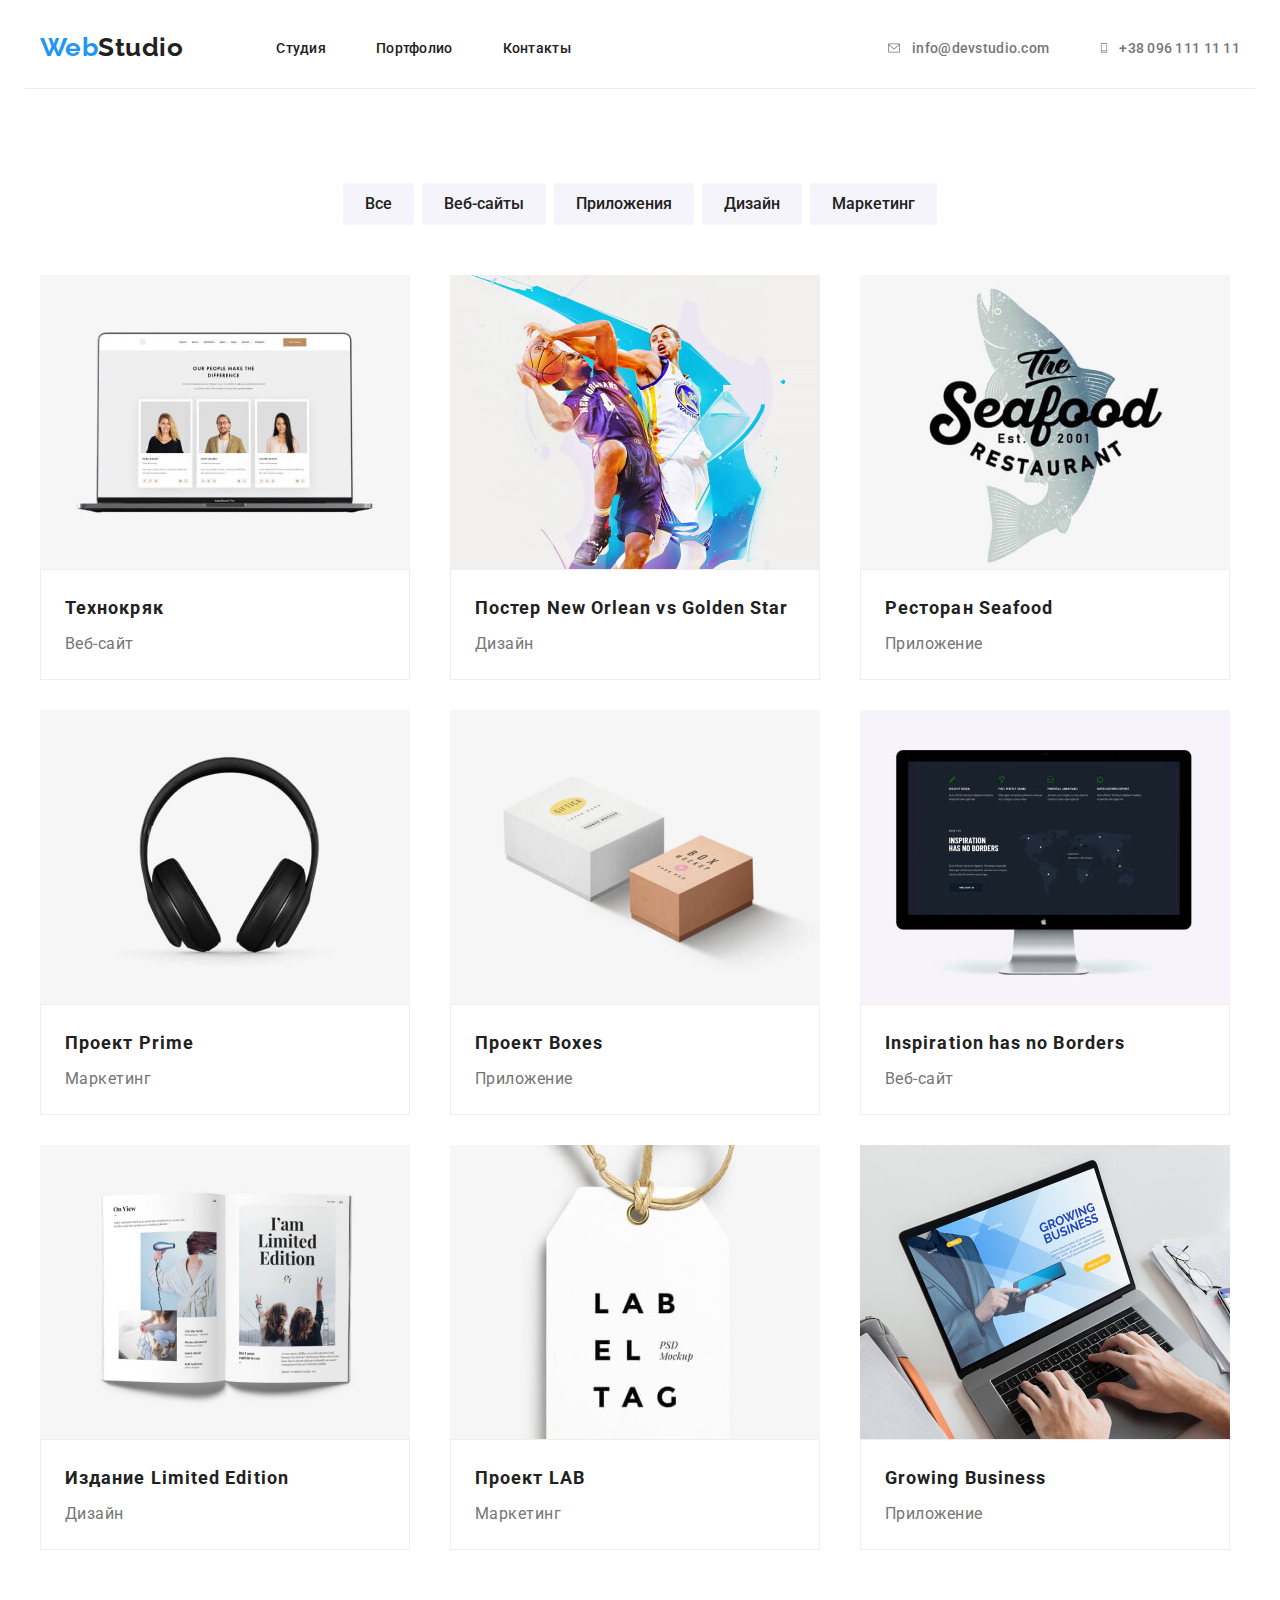
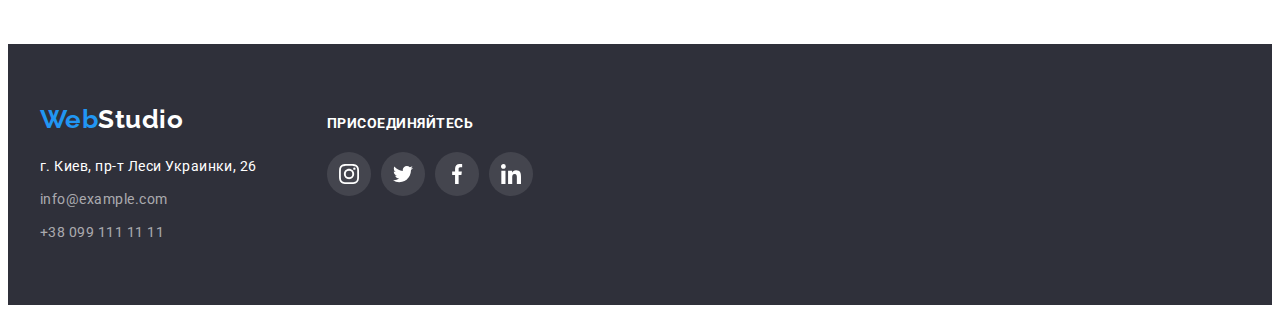
==== commit 8ee89553: "Добавляет тень в галерею" ====
--- a/portfolio.html
+++ b/portfolio.html
@@ -19,7 +19,7 @@
 <body class="page">
     <!-- Шапка -->
     <header class="head">
-        <div class="container head">
+        <div class="container head-container">
             <nav class="navigation">
                 <a href="./index.html" class="logo"><span class="logo-text">Web</span>Studio</a>
                 <ul class="site-nav">
--- a/css/styles.css
+++ b/css/styles.css
@@ -47,10 +47,10 @@
   padding-inline-start: 0;
 }
 img {
-  display: inline-block;
-}
-
-.head {
+  display:block;
+}
+
+.head-container {
   border-bottom: 1px solid var(--border-line-color);
   display: flex;
   align-items: center;
@@ -320,6 +320,8 @@
   margin: 0;
   padding-top: 30px;
   padding-bottom: 30px;
+
+  background-color: var(--main-background-color);
   box-shadow: 0px 1px 3px rgba(0, 0, 0, 0.12), 0px 1px 1px rgba(0, 0, 0, 0.14),
     0px 2px 1px rgba(0, 0, 0, 0.2);
   border-radius: 0px 0px 4px 4px;
@@ -434,8 +436,11 @@
 }
 .footer-container {
   display: flex;
-  justify-content: baseline;
-  
+  align-items: baseline;
+
+}
+.footer-nav{
+  display: inline-block;
 }
 
 .logo-footer {
@@ -639,6 +644,11 @@
   text-decoration-line: none;
   color: var(--primery-text-color);
 }
+.galery-link:hover,
+.galery-link:focus{
+  border: 1px solid #EEEEEE;
+box-shadow: 0px 1px 1px rgba(0, 0, 0, 0.12), 0px 4px 4px rgba(0, 0, 0, 0.06), 1px 4px 6px rgba(0, 0, 0, 0.16);
+}
 
 .galery-title {
   margin: 0;
